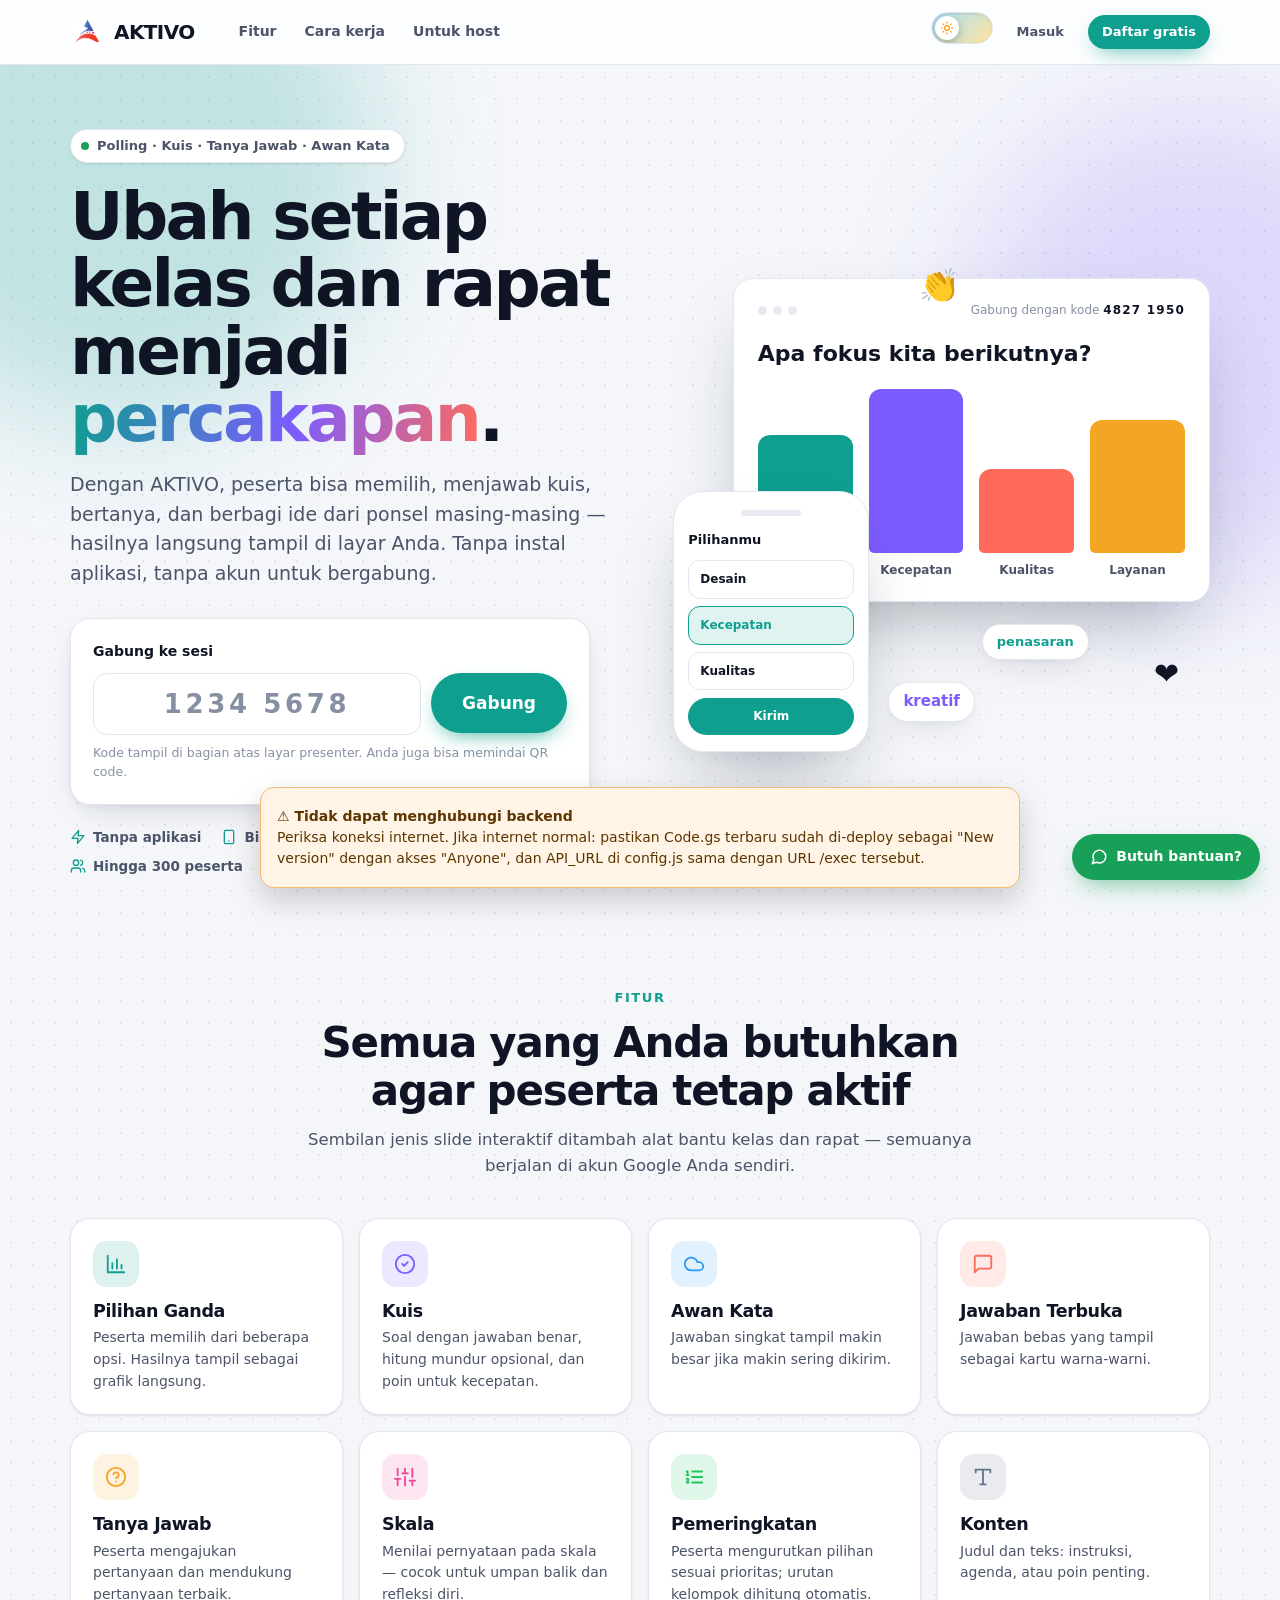
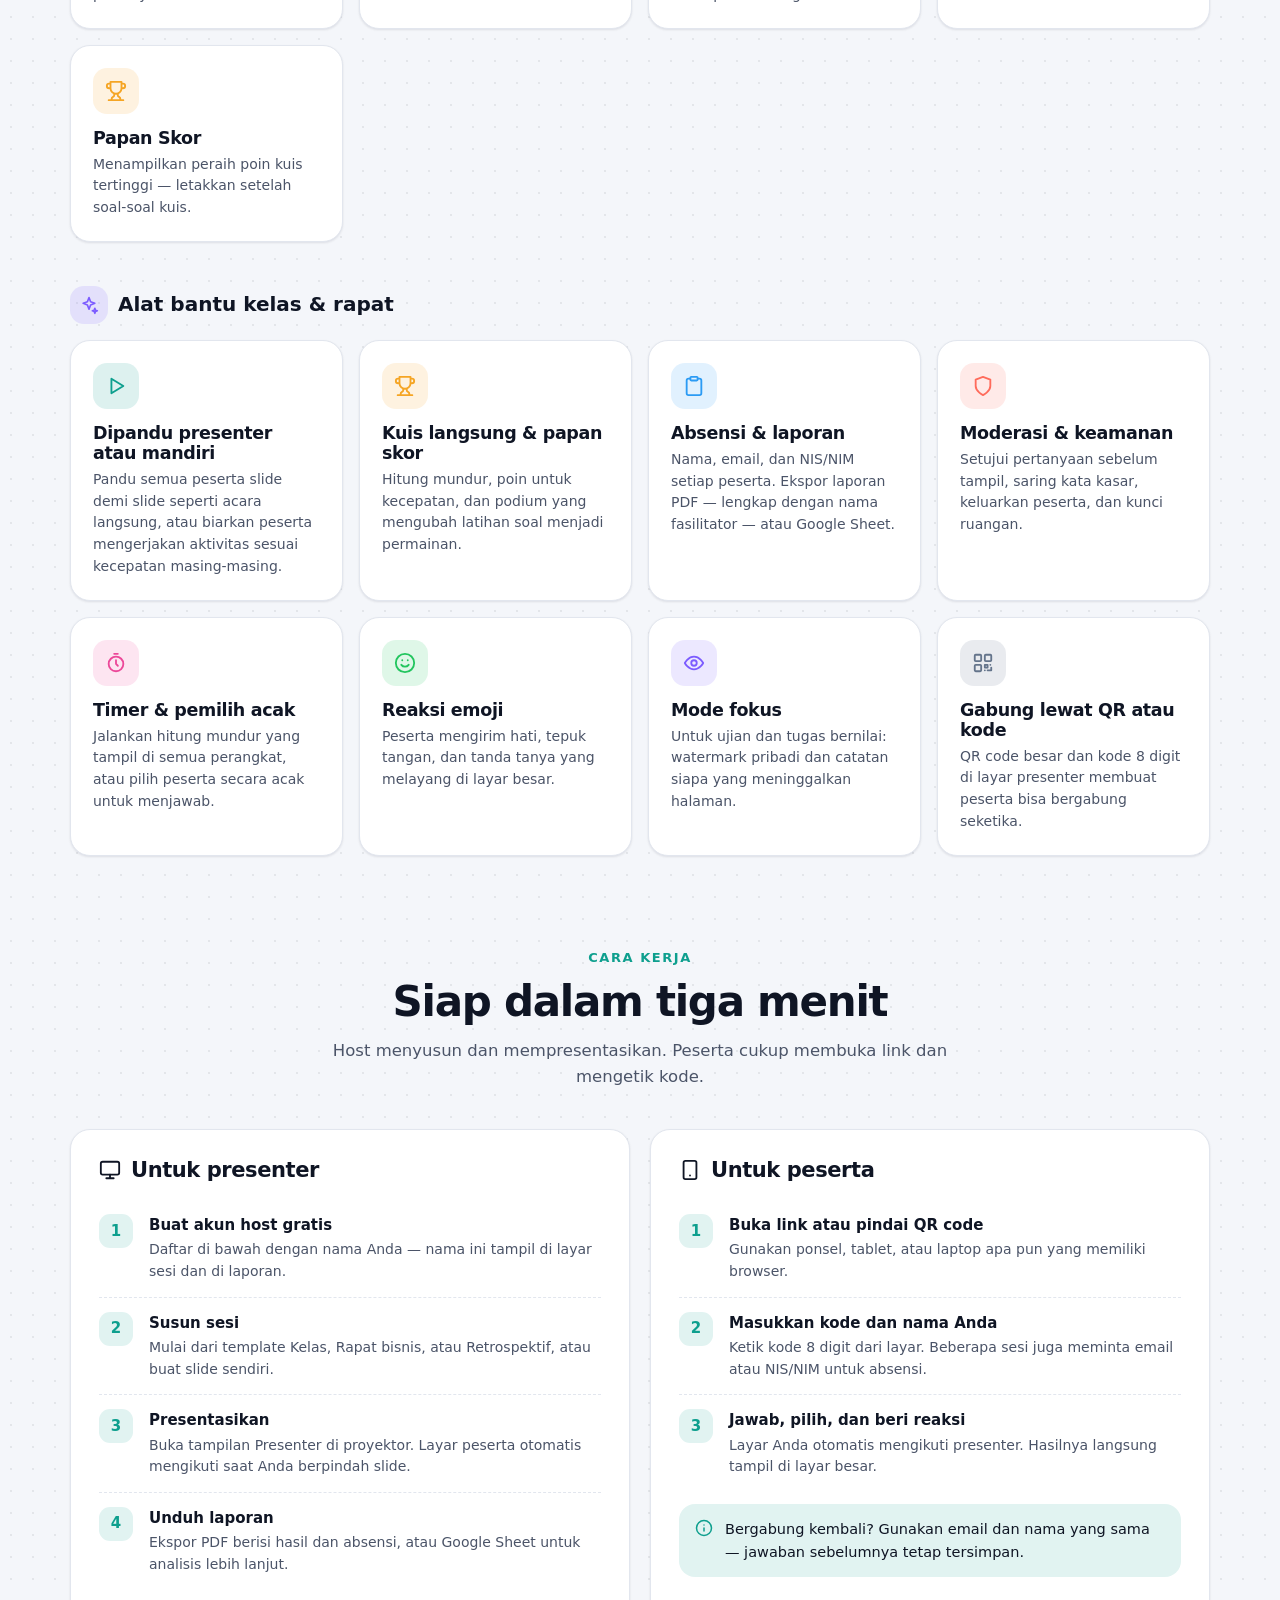
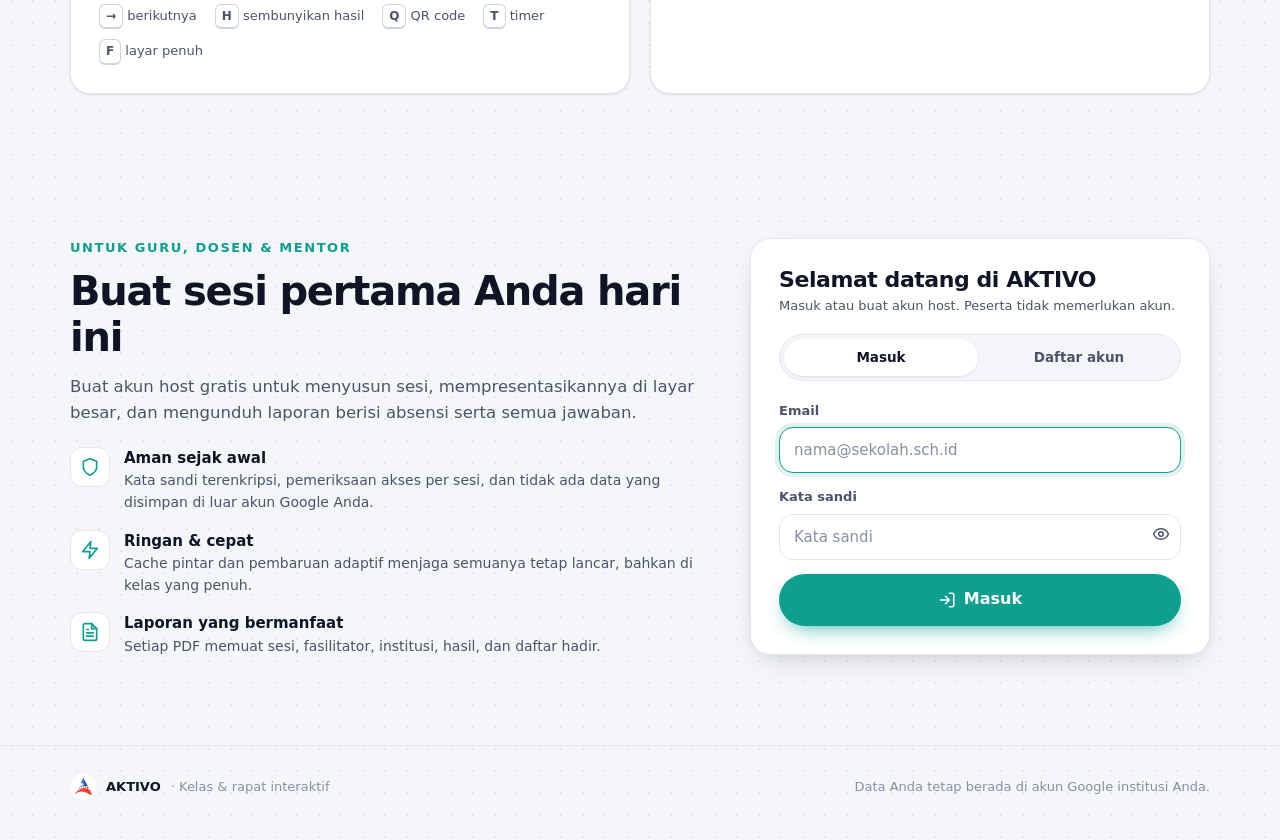
==== index.html @ d34b027e "Add files via upload" ====
<!DOCTYPE html>
<html lang="id" data-page="index">
<head>
  <meta charset="utf-8">
  <meta name="viewport" content="width=device-width, initial-scale=1, viewport-fit=cover">
  <meta http-equiv="Content-Security-Policy" content="default-src 'self'; script-src 'self'; style-src 'self' 'unsafe-inline' https://fonts.googleapis.com; font-src 'self' https://fonts.gstatic.com; img-src 'self' data:; connect-src https://script.google.com https://script.googleusercontent.com; base-uri 'none'; form-action 'none'; object-src 'none'">
  <meta name="referrer" content="strict-origin-when-cross-origin">
  <title>AKTIVO — Kelas & rapat interaktif</title>
  <meta name="description" content="Polling, kuis, awan kata, dan tanya jawab langsung untuk kelas dan rapat. Gabung dengan kode — tanpa aplikasi.">
  <meta name="theme-color" content="#0e9f8e">
  <meta property="og:title" content="AKTIVO — Kelas & rapat interaktif">
  <meta property="og:description" content="Polling, kuis, awan kata, dan tanya jawab langsung untuk kelas dan rapat. Gabung dengan kode — tanpa aplikasi.">
  <link rel="icon" type="image/png" href="logo.png">
  <link rel="apple-touch-icon" href="logo.png">
  <script src="theme.js"></script>
  <link rel="preconnect" href="https://fonts.googleapis.com">
  <link rel="preconnect" href="https://fonts.gstatic.com" crossorigin>
  <link rel="stylesheet" href="https://fonts.googleapis.com/css2?family=Bricolage+Grotesque:opsz,wght@12..96,600;12..96,700;12..96,800&family=Plus+Jakarta+Sans:wght@400;500;600;700;800&display=swap">
  <link rel="stylesheet" href="aktivo.css">
  <link rel="stylesheet" href="index.css">
</head>
<body>
  <!-- =================== LANDING =================== -->
  <div id="landing">
    <header class="topbar">
      <div class="container topbar-inner">
        <button class="brand" type="button" data-scroll="top"><img id="logo-nav" alt=""><span>AKTIVO</span></button>
        <nav class="nav-links">
          <button type="button" data-scroll="features">Fitur</button>
          <button type="button" data-scroll="how">Cara kerja</button>
          <button type="button" data-scroll="host">Untuk host</button>
        </nav>
        <div class="nav-actions" id="nav-actions">
          <span id="theme-nav"></span>
        </div>
      </div>
    </header>

    <section class="hero" id="sec-top">
      <div class="container hero-grid">
        <div>
          <span class="eyebrow"><span class="live-dot"></span> Polling · Kuis · Tanya Jawab · Awan Kata</span>
          <h1 class="display">Ubah setiap kelas dan rapat menjadi <span class="hl">percakapan</span>.</h1>
          <p class="lead">Dengan AKTIVO, peserta bisa memilih, menjawab kuis, bertanya, dan berbagi ide dari ponsel masing-masing — hasilnya langsung tampil di layar Anda. Tanpa instal aplikasi, tanpa akun untuk bergabung.</p>

          <div class="card join-card">
            <label class="label" for="code-input">Gabung ke sesi</label>
            <div class="join-row">
              <input id="code-input" class="input input-code" inputmode="numeric" placeholder="1234 5678" maxlength="20" autocomplete="off" autocapitalize="characters" aria-label="Kode sesi">
              <button class="btn btn-primary btn-xl" id="btn-join" type="button">Gabung</button>
            </div>
            <div class="field-error" id="code-error" style="margin-top:8px"></div>
            <p class="hint" style="margin-top:6px">Kode tampil di bagian atas layar presenter. Anda juga bisa memindai QR code.</p>
          </div>

          <div class="trust" id="trust"></div>
        </div>

        <div class="hero-visual" aria-hidden="true">
          <div class="card mock-screen">
            <div class="mock-top"><i></i><i></i><i></i><span class="sp">Gabung dengan kode <b>4827 1950</b></span></div>
            <div class="mock-title">Apa fokus kita berikutnya?</div>
            <div class="mock-cols">
              <div style="--h:62%;--c:var(--c1)"><i></i>Desain</div>
              <div style="--h:88%;--c:var(--c2)"><i></i>Kecepatan</div>
              <div style="--h:44%;--c:var(--c3)"><i></i>Kualitas</div>
              <div style="--h:70%;--c:var(--c4)"><i></i>Layanan</div>
            </div>
          </div>
          <div class="card mock-phone">
            <div class="notch"></div>
            <div class="q">Pilihanmu</div>
            <div class="mock-opt">Desain</div>
            <div class="mock-opt sel">Kecepatan</div>
            <div class="mock-opt">Kualitas</div>
            <div class="mock-send">Kirim</div>
          </div>
          <span class="mock-float" style="left:44%;top:-6px">&#x1F44F;</span>
          <span class="mock-float" style="right:6%;bottom:40px;animation-delay:1s">&#x2764;&#xFE0F;</span>
          <span class="mock-chip" style="left:38%;bottom:16px;color:var(--c2)">kreatif</span>
          <span class="mock-chip" style="left:56%;bottom:78px;color:var(--c1);animation-delay:.8s;font-size:13px">penasaran</span>
        </div>
      </div>
    </section>

    <section class="block" id="sec-features">
      <div class="container">
        <div class="sec-head">
          <div class="sec-kicker">Fitur</div>
          <h2>Semua yang Anda butuhkan agar peserta tetap aktif</h2>
          <p>Sembilan jenis slide interaktif ditambah alat bantu kelas dan rapat — semuanya berjalan di akun Google Anda sendiri.</p>
        </div>
        <div class="feat-grid" id="feat-types"></div>
        <div class="sub-title"><span class="feat-ic" style="--fc:var(--c2);margin:0;width:38px;height:38px" id="tools-ic"></span>Alat bantu kelas &amp; rapat</div>
        <div class="feat-grid" id="feat-tools"></div>
      </div>
    </section>

    <section class="block" id="sec-how" style="padding-top:20px">
      <div class="container">
        <div class="sec-head">
          <div class="sec-kicker">Cara kerja</div>
          <h2>Siap dalam tiga menit</h2>
          <p>Host menyusun dan mempresentasikan. Peserta cukup membuka link dan mengetik kode.</p>
        </div>
        <div class="how">
          <div class="card how-card" id="how-host"></div>
          <div class="card how-card" id="how-aud"></div>
        </div>
      </div>
    </section>

    <section class="block" id="sec-host">
      <div class="container host-grid">
        <div class="host-copy">
          <div class="sec-kicker">Untuk guru, dosen &amp; mentor</div>
          <h2>Buat sesi pertama Anda hari ini</h2>
          <p>Buat akun host gratis untuk menyusun sesi, mempresentasikannya di layar besar, dan mengunduh laporan berisi absensi serta semua jawaban.</p>
          <div id="benefits"></div>
        </div>
        <div class="card auth-card" id="auth-card">
          <h3>Selamat datang di AKTIVO</h3>
          <p class="muted small" style="margin-bottom:18px">Masuk atau buat akun host. Peserta tidak memerlukan akun.</p>
          <div id="auth-slot"></div>
        </div>
      </div>
    </section>

    <footer class="foot">
      <div class="container foot-inner">
        <div class="row"><img id="logo-foot" alt="" style="width:26px;height:26px;border-radius:8px"><b style="color:var(--text)">AKTIVO</b><span>· Kelas &amp; rapat interaktif</span></div>
        <div>Data Anda tetap berada di akun Google institusi Anda.</div>
      </div>
    </footer>
  </div>

  <!-- =================== JOIN DETAILS =================== -->
  <div id="join-screen" class="center-screen" hidden>
    <div class="card join-box">
      <span class="badge badge-primary event-tag"><span class="live-dot"></span><span id="join-code-label"></span></span>
      <h2 id="join-event-name"></h2>
      <p class="muted" id="join-facilitator" style="margin-bottom:20px"></p>
      <div id="join-fields"></div>
      <div class="field-error" id="join-error"></div>
      <button class="btn btn-primary btn-lg btn-block" id="btn-enter" type="button" style="margin-top:6px">Masuk sesi</button>
      <p class="hint center" id="join-hint" style="margin-top:12px"></p>
      <div class="center"><button class="back-link" type="button" id="btn-join-back"></button></div>
    </div>
  </div>

  <!-- =================== AUDIENCE =================== -->
  <div id="audience" hidden>
    <header class="topbar aud-top">
      <div class="container topbar-inner" style="max-width:720px">
        <img id="logo-aud" alt="" style="width:32px;height:32px;border-radius:10px">
        <div class="aud-info">
          <div class="n ellipsis" id="aud-session"></div>
          <div class="f ellipsis" id="aud-facilitator"></div>
        </div>
        <span id="theme-aud"></span>
        <button class="icon-btn" type="button" id="btn-leave" title="Keluar dari sesi" aria-label="Keluar dari sesi"></button>
      </div>
    </header>
    <div class="aud-timer" id="aud-timer" hidden><span class="pill" id="aud-timer-pill"></span></div>
    <main class="aud-main">
      <nav class="aud-list" id="aud-list" hidden></nav>
      <section class="card aud-stage" id="aud-stage"></section>
    </main>
    <div class="aud-react glass" id="aud-react" hidden></div>
    <div class="rx-local" id="rx-local"></div>
  </div>

  <div class="watermark" id="watermark"></div>
  <div class="focus-overlay" id="focus-overlay">
    <div>
      <div class="wait-orb" style="margin-bottom:6px" id="focus-ic"></div>
      <h3>Tetaplah di halaman ini</h3>
      <p class="muted">Mode fokus aktif. Setiap kali Anda meninggalkan halaman, host akan mendapat catatannya.</p>
      <button class="btn btn-primary" type="button" style="margin-top:18px" id="btn-focus-back">Saya kembali</button>
    </div>
  </div>

  <a class="help-fab" id="help-fab" href="#" target="_blank" rel="noopener noreferrer"></a>

  <div class="ak-toasts" id="ak-toasts" aria-live="polite"></div>

  <script src="config.js"></script>
  <script src="api.js"></script>
  <script src="qr.js"></script>
  <script src="common.js"></script>
  <script src="index.js"></script>
</body>
</html>
---- aktivo.css ----
/* =====================================================================
     AKTIVO design system — tokens, base, components, results, motion
     ===================================================================== */
  :root {
    --font: 'Plus Jakarta Sans', system-ui, -apple-system, 'Segoe UI', Roboto, sans-serif;
    --font-display: 'Bricolage Grotesque', 'Plus Jakarta Sans', system-ui, sans-serif;
    --r-sm: 10px; --r-md: 14px; --r-lg: 20px; --r-xl: 28px; --r-full: 999px;
    --ease: cubic-bezier(.2, .8, .2, 1);
    --spring: cubic-bezier(.34, 1.56, .64, 1);
    --c1: #0e9f8e; --c2: #7c5cff; --c3: #ff6b5b; --c4: #f5a524; --c5: #2b9bf4;
    --c6: #ec4899; --c7: #22c55e; --c8: #64748b; --c9: #a855f7; --c10: #14b8a6;
  }
  :root, [data-theme="light"] {
    --bg: #f4f6fa; --bg-2: #eaedf4;
    --surface: #ffffff; --surface-2: #f3f5f9; --surface-3: #e7eaf1;
    --border: #e2e6ee; --border-strong: #cdd3df;
    --text: #0f1524; --text-2: #4b5468; --text-3: #8790a3;
    --primary: #0e9f8e; --primary-strong: #0a8174; --primary-soft: rgba(14, 159, 142, .12); --on-primary: #ffffff;
    --accent: #7c5cff;
    --danger: #e5484d; --danger-soft: rgba(229, 72, 77, .11);
    --warning: #d97b00; --warning-soft: rgba(224, 138, 0, .13);
    --success: #18a058; --success-soft: rgba(24, 160, 88, .12);
    --shadow-sm: 0 1px 2px rgba(16, 24, 40, .05), 0 1px 3px rgba(16, 24, 40, .05);
    --shadow: 0 12px 32px -14px rgba(16, 24, 40, .22), 0 2px 6px rgba(16, 24, 40, .04);
    --shadow-lg: 0 34px 70px -24px rgba(16, 24, 40, .34);
    --dot: rgba(15, 21, 36, .075);
    --glass: rgba(255, 255, 255, .74);
    --hero-glow-1: rgba(14, 159, 142, .22); --hero-glow-2: rgba(124, 92, 255, .18);
    color-scheme: light;
  }
  [data-theme="dark"] {
    --bg: #090d15; --bg-2: #0e131e;
    --surface: #121925; --surface-2: #182131; --surface-3: #212b3e;
    --border: #222c3f; --border-strong: #334059;
    --text: #edf1f9; --text-2: #a8b1c4; --text-3: #6c778e;
    --primary: #2fd3bd; --primary-strong: #63e6d4; --primary-soft: rgba(47, 211, 189, .13); --on-primary: #04211d;
    --accent: #9b85ff;
    --danger: #ff6369; --danger-soft: rgba(255, 99, 105, .13);
    --warning: #ffb224; --warning-soft: rgba(255, 178, 36, .13);
    --success: #3dd68c; --success-soft: rgba(61, 214, 140, .13);
    --shadow-sm: 0 1px 2px rgba(0, 0, 0, .4);
    --shadow: 0 14px 34px -14px rgba(0, 0, 0, .6);
    --shadow-lg: 0 34px 80px -24px rgba(0, 0, 0, .75);
    --dot: rgba(255, 255, 255, .055);
    --glass: rgba(14, 19, 30, .74);
    --hero-glow-1: rgba(47, 211, 189, .16); --hero-glow-2: rgba(155, 133, 255, .16);
    color-scheme: dark;
  }

  /* ---------- Base ---------- */
  *, *::before, *::after { box-sizing: border-box; }
  html { -webkit-text-size-adjust: 100%; }
  body {
    margin: 0; min-height: 100vh; font-family: var(--font); font-size: 15px; line-height: 1.55; color: var(--text);
    background-color: var(--bg);
    background-image: radial-gradient(var(--dot) 1px, transparent 1.3px);
    background-size: 22px 22px;
    -webkit-font-smoothing: antialiased; -moz-osx-font-smoothing: grayscale;
    transition: background-color .35s var(--ease), color .35s var(--ease);
  }
  h1, h2, h3, h4 { font-family: var(--font-display); letter-spacing: -.02em; line-height: 1.15; margin: 0; font-weight: 700; }
  p { margin: 0; }
  a { color: var(--primary); text-decoration: none; }
  button, input, select, textarea { font: inherit; color: inherit; }
  img { max-width: 100%; display: block; }
  [hidden], .hidden { display: none !important; }
  ::selection { background: var(--primary-soft); }
  :focus-visible { outline: 2.5px solid var(--primary); outline-offset: 2px; }
  .container { width: 100%; max-width: 1180px; margin: 0 auto; padding: 0 20px; }
  .muted { color: var(--text-2); } .faint { color: var(--text-3); }
  .small { font-size: 13px; } .tiny { font-size: 12px; }
  .row { display: flex; align-items: center; gap: 10px; } .wrap { flex-wrap: wrap; }
  .grow { flex: 1; min-width: 0; } .stack { display: flex; flex-direction: column; gap: 12px; }
  .center { text-align: center; } .mt-0 { margin-top: 0; }
  .ic { flex-shrink: 0; display: inline-block; vertical-align: middle; }
  .num { font-variant-numeric: tabular-nums; }
  .ellipsis { overflow: hidden; text-overflow: ellipsis; white-space: nowrap; }

  /* ---------- Surfaces ---------- */
  .card { background: var(--surface); border: 1px solid var(--border); border-radius: var(--r-lg); box-shadow: var(--shadow-sm); transition: background-color .35s, border-color .35s; }
  .card-pad { padding: 24px; }
  .glass { background: var(--glass); backdrop-filter: saturate(1.6) blur(18px); -webkit-backdrop-filter: saturate(1.6) blur(18px); }
  .divider { height: 1px; background: var(--border); margin: 18px 0; border: 0; }

  /* ---------- Top bar & brand ---------- */
  .topbar { position: sticky; top: 0; z-index: 60; background: var(--glass); backdrop-filter: saturate(1.6) blur(18px); -webkit-backdrop-filter: saturate(1.6) blur(18px); border-bottom: 1px solid var(--border); }
  .topbar-inner { height: 64px; display: flex; align-items: center; gap: 14px; }
  .brand { display: inline-flex; align-items: center; gap: 10px; font-family: var(--font-display); font-weight: 800; font-size: 20px; color: var(--text); letter-spacing: -.03em; background: none; border: 0; padding: 0; cursor: pointer; }
  .brand img { width: 34px; height: 34px; border-radius: 10px; object-fit: contain; }
  .brand .brand-sub { font-family: var(--font); font-size: 12px; font-weight: 600; color: var(--text-3); letter-spacing: 0; }

  /* ---------- Buttons ---------- */
  .btn {
    --h: 42px; display: inline-flex; align-items: center; justify-content: center; gap: 8px; height: var(--h); padding: 0 18px;
    border-radius: var(--r-full); border: 1px solid transparent; font-weight: 650; font-size: 14px; cursor: pointer; white-space: nowrap;
    text-decoration: none; user-select: none; -webkit-tap-highlight-color: transparent; position: relative;
    transition: transform .15s var(--ease), background-color .2s, border-color .2s, color .2s, box-shadow .2s, opacity .2s;
  }
  .btn:active:not(:disabled) { transform: scale(.97); }
  .btn:disabled, .btn[aria-disabled="true"] { opacity: .5; cursor: not-allowed; }
  .btn-sm { --h: 34px; padding: 0 13px; font-size: 13px; gap: 6px; }
  .btn-lg { --h: 52px; padding: 0 26px; font-size: 16px; }
  .btn-xl { --h: 60px; padding: 0 30px; font-size: 17px; }
  .btn-block { width: 100%; }
  .btn-primary { background: var(--primary); color: var(--on-primary); box-shadow: 0 8px 22px -10px var(--primary); }
  .btn-primary:hover:not(:disabled) { background: var(--primary-strong); box-shadow: 0 10px 26px -10px var(--primary); }
  .btn-secondary { background: var(--surface); border-color: var(--border-strong); color: var(--text); }
  .btn-secondary:hover:not(:disabled) { border-color: var(--primary); color: var(--primary); }
  .btn-ghost { background: transparent; color: var(--text-2); }
  .btn-ghost:hover:not(:disabled) { background: var(--surface-2); color: var(--text); }
  .btn-soft { background: var(--primary-soft); color: var(--primary); }
  .btn-soft:hover:not(:disabled) { background: var(--primary); color: var(--on-primary); }
  .btn-danger { background: var(--danger-soft); color: var(--danger); }
  .btn-danger:hover:not(:disabled) { background: var(--danger); color: #fff; }
  .btn-solid-danger { background: var(--danger); color: #fff; }
  .btn-solid-danger:hover:not(:disabled) { filter: brightness(.95); }
  .icon-btn {
    width: 38px; height: 38px; padding: 0; border-radius: 12px; display: inline-grid; place-items: center;
    border: 1px solid transparent; background: transparent; color: var(--text-2); cursor: pointer; position: relative;
    transition: background-color .2s, color .2s, transform .15s;
  }
  .icon-btn:hover:not(:disabled) { background: var(--surface-2); color: var(--text); }
  .icon-btn:active:not(:disabled) { transform: scale(.94); }
  .icon-btn:disabled { opacity: .4; cursor: not-allowed; }
  .icon-btn.sm { width: 32px; height: 32px; border-radius: 10px; }
  .icon-btn.lg { width: 46px; height: 46px; border-radius: 14px; }
  .icon-btn.active { background: var(--primary-soft); color: var(--primary); }
  .icon-btn.danger:hover:not(:disabled) { background: var(--danger-soft); color: var(--danger); }
  .spinner { width: 16px; height: 16px; border: 2px solid currentColor; border-right-color: transparent; border-radius: 50%; animation: ak-spin .7s linear infinite; }

  /* ---------- Forms ---------- */
  .field { display: flex; flex-direction: column; gap: 6px; margin-bottom: 14px; }
  .field > label, .label { font-size: 13px; font-weight: 650; color: var(--text-2); }
  .label .opt { font-weight: 500; color: var(--text-3); }
  .input, .select, .textarea {
    width: 100%; height: 46px; padding: 0 14px; border-radius: var(--r-md); border: 1.5px solid var(--border);
    background: var(--surface); color: var(--text); font-size: 15px; outline: none;
    transition: border-color .2s, box-shadow .2s, background-color .35s;
  }
  .textarea { height: auto; padding: 12px 14px; resize: vertical; line-height: 1.5; min-height: 92px; }
  .select {
    appearance: none; -webkit-appearance: none; cursor: pointer; padding-right: 40px;
    background-image: url("data:image/svg+xml,%3Csvg xmlns='http://www.w3.org/2000/svg' width='16' height='16' viewBox='0 0 24 24' fill='none' stroke='%238790a3' stroke-width='2.4' stroke-linecap='round' stroke-linejoin='round'%3E%3Cpath d='m6 9 6 6 6-6'/%3E%3C/svg%3E");
    background-repeat: no-repeat; background-position: right 13px center;
  }
  .input:hover, .select:hover, .textarea:hover { border-color: var(--border-strong); }
  .input:focus, .select:focus, .textarea:focus { border-color: var(--primary); box-shadow: 0 0 0 4px var(--primary-soft); }
  .input::placeholder, .textarea::placeholder { color: var(--text-3); }
  .input:disabled, .select:disabled, .textarea:disabled { opacity: .6; cursor: not-allowed; }
  .input-lg { height: 54px; font-size: 16px; }
  .input-code { height: 62px; font-size: 26px; font-weight: 800; letter-spacing: .14em; text-align: center; font-family: var(--font-display); }
  .input-wrap { position: relative; }
  .input-wrap .input { padding-right: 48px; }
  .input-wrap .icon-btn { position: absolute; right: 4px; top: 4px; }
  .field-error { color: var(--danger); font-size: 13px; min-height: 18px; font-weight: 500; }
  .field-error:empty { min-height: 0; }
  .hint { font-size: 12.5px; color: var(--text-3); }
  .counter { font-size: 12px; color: var(--text-3); font-variant-numeric: tabular-nums; }
  .grid-2 { display: grid; grid-template-columns: 1fr 1fr; gap: 0 14px; }
  @media (max-width: 640px) { .grid-2 { grid-template-columns: 1fr; } }

  /* Toggle switch */
  .switch { position: relative; display: inline-flex; align-items: center; gap: 12px; cursor: pointer; user-select: none; }
  .switch input { position: absolute; opacity: 0; width: 1px; height: 1px; }
  .switch .track { flex-shrink: 0; width: 44px; height: 26px; border-radius: 99px; background: var(--surface-3); border: 1px solid var(--border-strong); position: relative; transition: background .25s, border-color .25s; }
  .switch .track::after { content: ''; position: absolute; top: 2px; left: 2px; width: 20px; height: 20px; border-radius: 50%; background: #fff; box-shadow: 0 2px 6px rgba(0, 0, 0, .22); transition: transform .3s var(--spring); }
  .switch input:checked + .track { background: var(--primary); border-color: var(--primary); }
  .switch input:checked + .track::after { transform: translateX(18px); }
  .switch input:focus-visible + .track { outline: 2.5px solid var(--primary); outline-offset: 2px; }
  .switch input:disabled + .track { opacity: .5; }
  .setting-row { display: flex; align-items: center; justify-content: space-between; gap: 16px; padding: 14px 0; border-bottom: 1px solid var(--border); }
  .setting-row:last-child { border-bottom: 0; }
  .setting-row .t { font-weight: 650; font-size: 14.5px; }
  .setting-row .d { font-size: 13px; color: var(--text-2); margin-top: 2px; }

  /* Theme slider (dark / light) */
  .theme-switch { border: 0; background: none; padding: 0; cursor: pointer; display: inline-flex; -webkit-tap-highlight-color: transparent; }
  .theme-switch .ts-track {
    position: relative; display: block; width: 62px; height: 32px; border-radius: 99px; overflow: hidden;
    background: linear-gradient(135deg, #a8e1ff 0%, #ffe49c 100%); border: 1px solid var(--border);
    box-shadow: inset 0 1px 3px rgba(0, 0, 0, .12); transition: background .5s var(--ease);
  }
  [data-theme="dark"] .theme-switch .ts-track { background: linear-gradient(135deg, #1b2445 0%, #3b2d72 100%); }
  .theme-switch .ts-star { position: absolute; width: 2px; height: 2px; background: #fff; border-radius: 50%; opacity: 0; transition: opacity .5s; }
  .theme-switch .ts-star.s1 { top: 8px; left: 12px; } .theme-switch .ts-star.s2 { top: 18px; left: 20px; } .theme-switch .ts-star.s3 { top: 10px; left: 26px; width: 3px; height: 3px; }
  [data-theme="dark"] .theme-switch .ts-star { opacity: .9; }
  .theme-switch .ts-thumb {
    position: absolute; top: 3px; left: 3px; width: 24px; height: 24px; border-radius: 50%; background: #fff;
    display: grid; place-items: center; box-shadow: 0 3px 8px rgba(0, 0, 0, .25);
    transition: transform .5s var(--spring), background .5s;
  }
  [data-theme="dark"] .theme-switch .ts-thumb { transform: translateX(30px); background: #0f1524; }
  .theme-switch .ts-thumb .ic { position: absolute; transition: opacity .35s, transform .5s var(--ease); }
  .theme-switch .ts-sun { color: #f59e0b; }
  .theme-switch .ts-moon { color: #c7d2fe; opacity: 0; transform: rotate(-90deg) scale(.6); }
  [data-theme="dark"] .theme-switch .ts-sun { opacity: 0; transform: rotate(90deg) scale(.6); }
  [data-theme="dark"] .theme-switch .ts-moon { opacity: 1; transform: none; }

  /* Segmented control & tabs */
  .seg { display: inline-flex; gap: 4px; padding: 4px; border-radius: var(--r-full); background: var(--surface-2); border: 1px solid var(--border); }
  .seg-btn { border: 0; background: transparent; padding: 8px 16px; border-radius: var(--r-full); font-weight: 650; font-size: 13.5px; color: var(--text-2); cursor: pointer; transition: background .2s, color .2s, box-shadow .2s; white-space: nowrap; display: inline-flex; align-items: center; gap: 6px; }
  .seg-btn:hover { color: var(--text); }
  .seg-btn.active { background: var(--surface); color: var(--text); box-shadow: var(--shadow-sm); }
  .seg.block { display: flex; } .seg.block .seg-btn { flex: 1; justify-content: center; }
  .tabs { display: flex; gap: 4px; border-bottom: 1px solid var(--border); overflow-x: auto; scrollbar-width: none; }
  .tabs::-webkit-scrollbar { display: none; }
  .tab { position: relative; border: 0; background: none; padding: 12px 14px; font-weight: 650; font-size: 14px; color: var(--text-2); cursor: pointer; white-space: nowrap; display: inline-flex; align-items: center; gap: 8px; }
  .tab::after { content: ''; position: absolute; left: 10px; right: 10px; bottom: -1px; height: 2.5px; border-radius: 2px; background: var(--primary); transform: scaleX(0); transition: transform .3s var(--ease); }
  .tab:hover { color: var(--text); }
  .tab.active { color: var(--text); }
  .tab.active::after { transform: scaleX(1); }
  .tab .count { font-size: 11.5px; padding: 1px 7px; border-radius: 99px; background: var(--surface-3); color: var(--text-2); }

  /* Badges & pills */
  .badge { display: inline-flex; align-items: center; gap: 6px; height: 24px; padding: 0 10px; border-radius: 99px; font-size: 12px; font-weight: 650; background: var(--surface-2); color: var(--text-2); white-space: nowrap; }
  .badge-primary { background: var(--primary-soft); color: var(--primary); }
  .badge-success { background: var(--success-soft); color: var(--success); }
  .badge-warning { background: var(--warning-soft); color: var(--warning); }
  .badge-danger { background: var(--danger-soft); color: var(--danger); }
  .live-dot { width: 8px; height: 8px; border-radius: 50%; background: var(--success); flex-shrink: 0; animation: ak-pulse 1.8s infinite; }
  .type-pill {
    display: inline-flex; align-items: center; gap: 6px; padding: 5px 12px 5px 9px; border-radius: 99px; font-size: 12px; font-weight: 700;
    letter-spacing: .02em; color: var(--tc, var(--primary)); background: var(--surface-2);
    background: color-mix(in srgb, var(--tc, var(--primary)) 14%, transparent);
  }
  .code-chip { display: inline-flex; align-items: center; gap: 8px; padding: 6px 12px; border-radius: 12px; background: var(--surface-2); border: 1px dashed var(--border-strong); font-family: var(--font-display); font-weight: 800; letter-spacing: .1em; font-size: 15px; }
  .kbd { display: inline-block; min-width: 22px; padding: 2px 6px; border-radius: 6px; border: 1px solid var(--border-strong); border-bottom-width: 2px; background: var(--surface); font-size: 12px; font-weight: 700; text-align: center; font-family: var(--font); }

  /* Empty / loading */
  .empty { text-align: center; color: var(--text-2); padding: 48px 20px; }
  .empty .empty-ic { width: 64px; height: 64px; margin: 0 auto 14px; border-radius: 20px; display: grid; place-items: center; background: var(--primary-soft); color: var(--primary); }
  .empty h3 { font-size: 19px; color: var(--text); margin-bottom: 6px; }
  .skeleton { background: linear-gradient(90deg, var(--surface-2) 25%, var(--surface-3) 50%, var(--surface-2) 75%); background-size: 200% 100%; animation: ak-shimmer 1.4s infinite linear; border-radius: 12px; }
  .dots::after { content: ''; display: inline-block; width: 1.2em; text-align: left; animation: ak-dots 1.4s steps(4) infinite; }

  /* Table */
  .table-wrap { overflow-x: auto; border: 1px solid var(--border); border-radius: var(--r-md); }
  .table { width: 100%; border-collapse: collapse; font-size: 13.5px; }
  .table th, .table td { text-align: left; padding: 11px 14px; border-bottom: 1px solid var(--border); white-space: nowrap; }
  .table th { font-size: 11.5px; text-transform: uppercase; letter-spacing: .05em; color: var(--text-3); font-weight: 700; background: var(--surface-2); }
  .table tr:last-child td { border-bottom: 0; }
  .table tr.removed td { opacity: .5; }

  /* ---------- Modal & dialog ---------- */
  .ak-modal-backdrop { position: fixed; inset: 0; z-index: 1000; display: flex; align-items: center; justify-content: center; padding: 18px; background: rgba(15, 23, 42, .38); backdrop-filter: blur(8px) saturate(1.2); -webkit-backdrop-filter: blur(8px) saturate(1.2); animation: ak-fade .2s ease-out; }
  [data-theme="dark"] .ak-modal-backdrop { background: rgba(2, 6, 14, .6); }
  .ak-modal-backdrop.closing { animation: ak-fade-out .18s ease-in forwards; }
  .ak-modal-backdrop.closing .ak-modal { animation: ak-pop-out .18s ease-in forwards; }
  .ak-modal { position: relative; width: 100%; max-width: 440px; max-height: calc(100vh - 36px); overflow: auto; background: var(--surface); color: var(--text); border: 1px solid var(--border); border-radius: var(--r-xl); box-shadow: var(--shadow-lg); padding: 26px; animation: ak-pop .3s var(--spring); }
  .ak-modal.lg { max-width: 620px; } .ak-modal.xl { max-width: 880px; }
  .ak-modal .ak-modal-x { position: absolute; top: 14px; right: 14px; }
  .ak-modal h3 { font-size: 21px; margin: 0 34px 8px 0; }
  .ak-modal .ak-modal-msg { color: var(--text-2); white-space: pre-line; font-size: 14.5px; line-height: 1.6; }
  .ak-modal-actions { display: flex; gap: 10px; justify-content: flex-end; flex-wrap: wrap; margin-top: 22px; }
  .ak-modal .ak-modal-icon { width: 52px; height: 52px; border-radius: 16px; display: grid; place-items: center; margin-bottom: 14px; background: var(--primary-soft); color: var(--primary); }
  .ak-modal .ak-modal-icon.danger { background: var(--danger-soft); color: var(--danger); }
  .ak-modal .ak-modal-icon.success { background: var(--success-soft); color: var(--success); }
  .ak-modal .ak-modal-icon.warning { background: var(--warning-soft); color: var(--warning); }
  /* Compact centred dialog for alerts & confirmations */
  .ak-modal.dialog { max-width: 400px; padding: 34px 28px 24px; text-align: center; overflow: hidden; }
  .ak-modal.dialog::before { content: ''; position: absolute; left: 0; right: 0; top: 0; height: 5px; background: linear-gradient(90deg, var(--c1), var(--c2)); }
  .ak-modal.dialog.tone-danger::before { background: linear-gradient(90deg, var(--danger), #ff9f6b); }
  .ak-modal.dialog.tone-success::before { background: linear-gradient(90deg, var(--success), var(--c1)); }
  .ak-modal.dialog.tone-warning::before { background: linear-gradient(90deg, var(--warning), #ffd36b); }
  .ak-modal.dialog .ak-modal-icon { width: 68px; height: 68px; border-radius: 22px; margin: 0 auto 18px; position: relative; animation: ak-pop .45s var(--spring) .05s both; }
  .ak-modal.dialog .ak-modal-icon::after { content: ''; position: absolute; inset: -7px; border-radius: 27px; border: 2px solid currentColor; opacity: .14; }
  .ak-modal.dialog h3 { margin: 0 0 8px; font-size: 22px; }
  .ak-modal.dialog .ak-modal-actions { justify-content: center; margin-top: 24px; }
  .ak-modal.dialog .ak-modal-actions .btn { flex: 1; min-width: 120px; }
  .ak-modal.dialog .ak-modal-x { top: 12px; right: 12px; }

  /* ---------- Toast notifications (light cards, colour-coded) ---------- */
  .ak-toasts { position: fixed; top: 84px; right: 18px; z-index: 1100; display: flex; flex-direction: column; gap: 10px; align-items: flex-end; pointer-events: none; width: min(380px, calc(100vw - 32px)); }
  @media (max-width: 600px) { .ak-toasts { right: 50%; transform: translateX(50%); top: 72px; } }
  .ak-toast {
    --tc: var(--c5); --tsoft: rgba(43, 155, 244, .13);
    position: relative; overflow: hidden; width: 100%; pointer-events: auto;
    display: flex; align-items: flex-start; gap: 12px; padding: 14px 14px 16px;
    border-radius: 18px; background: var(--surface); color: var(--text);
    border: 1px solid var(--border); border-left: 4px solid var(--tc);
    box-shadow: var(--shadow-lg); animation: ak-toast-in .4s var(--spring);
  }
  .ak-toast.success { --tc: var(--success); --tsoft: var(--success-soft); }
  .ak-toast.error { --tc: var(--danger); --tsoft: var(--danger-soft); }
  .ak-toast.warning { --tc: var(--warning); --tsoft: var(--warning-soft); }
  .ak-toast .t-ic { flex-shrink: 0; width: 34px; height: 34px; border-radius: 11px; display: grid; place-items: center; background: var(--tsoft); color: var(--tc); }
  .ak-toast .t-body { flex: 1; min-width: 0; padding-top: 1px; }
  .ak-toast .t-title { font-weight: 750; font-size: 14px; line-height: 1.3; }
  .ak-toast .t-msg { font-size: 13.5px; color: var(--text-2); line-height: 1.45; margin-top: 2px; word-break: break-word; }
  .ak-toast .t-x { flex-shrink: 0; width: 26px; height: 26px; border: 0; border-radius: 8px; background: transparent; color: var(--text-3); cursor: pointer; display: grid; place-items: center; margin: -2px -2px 0 0; }
  .ak-toast .t-x:hover { background: var(--surface-2); color: var(--text); }
  .ak-toast .t-bar { position: absolute; left: 0; bottom: 0; height: 3px; width: 100%; background: var(--tc); opacity: .55; transform-origin: left; animation: ak-toast-bar linear forwards; }
  .ak-toast:hover .t-bar { animation-play-state: paused; }
  .ak-toast.out { animation: ak-toast-out .28s ease-in forwards; }

  /* ---------- Auth panel ---------- */
  .auth { width: 100%; }
  .auth .seg { margin-bottom: 20px; }
  .auth-pane { animation: ak-fade-up .3s var(--ease); }
  .strength { display: flex; gap: 4px; margin-top: 6px; }
  .strength i { flex: 1; height: 4px; border-radius: 4px; background: var(--surface-3); transition: background .3s; }
  .strength[data-s="1"] i:nth-child(-n+1) { background: var(--danger); }
  .strength[data-s="2"] i:nth-child(-n+2) { background: var(--warning); }
  .strength[data-s="3"] i:nth-child(-n+3) { background: var(--c5); }
  .strength[data-s="4"] i { background: var(--success); }
  .check-row { display: flex; gap: 10px; align-items: flex-start; font-size: 13px; color: var(--text-2); margin: 4px 0 16px; cursor: pointer; }
  .check-row input { margin-top: 3px; accent-color: var(--primary); width: 16px; height: 16px; flex-shrink: 0; }
  .auth-success { text-align: center; padding: 10px 0; }

  /* ---------- Results: horizontal bars ---------- */
  .bars { display: flex; flex-direction: column; gap: 14px; }
  .bar-head { display: flex; justify-content: space-between; gap: 12px; font-size: 14px; margin-bottom: 7px; font-weight: 600; }
  .bar-count { color: var(--text-2); white-space: nowrap; font-variant-numeric: tabular-nums; font-weight: 600; }
  .bar-track { background: var(--surface-3); border-radius: 99px; height: 12px; overflow: hidden; }
  .bar-fill { height: 100%; width: 0; border-radius: 99px; transition: width .8s var(--ease), background .3s, opacity .3s; }
  .bars.bars-lg { gap: 22px; } .bars.bars-lg .bar-head { font-size: 20px; } .bars.bars-lg .bar-track { height: 22px; }
  .bar-row.is-correct .bar-fill { background: var(--success) !important; }
  .bar-row.is-correct .bar-head { color: var(--success); }
  .bar-row.is-wrong { opacity: .5; }

  /* Vertical columns (presenter) */
  .cols { display: flex; align-items: flex-end; justify-content: center; gap: clamp(10px, 3vw, 36px); height: 100%; min-height: 260px; padding-top: 10px; }
  .col { flex: 1; max-width: 170px; min-width: 0; height: 100%; display: flex; flex-direction: column; align-items: center; justify-content: flex-end; transition: opacity .4s; }
  .col-val { font-family: var(--font-display); font-weight: 800; font-size: clamp(20px, 2.6vw, 34px); margin-bottom: 8px; font-variant-numeric: tabular-nums; }
  .col-val small { font-family: var(--font); font-size: .5em; font-weight: 600; color: var(--text-2); margin-left: 4px; }
  .col-bar-wrap { width: 100%; flex: 1; display: flex; align-items: flex-end; }
  .col-bar { width: 100%; height: 0; min-height: 6px; border-radius: 14px 14px 6px 6px; transition: height .9s var(--ease), background .3s; position: relative; }
  .col-label { margin-top: 12px; font-weight: 650; font-size: clamp(13px, 1.5vw, 18px); text-align: center; line-height: 1.3; word-break: break-word; max-height: 4em; overflow: hidden; display: flex; align-items: flex-start; gap: 6px; justify-content: center; }
  .col.is-wrong { opacity: .35; }
  .col.is-correct .col-bar { background: var(--success) !important; box-shadow: 0 0 0 4px var(--success-soft); }
  .col.is-correct .col-label { color: var(--success); }

  /* Word cloud */
  .cloud { display: flex; flex-wrap: wrap; gap: 6px 20px; justify-content: center; align-items: center; padding: 10px 0; }
  .cloud-word { font-family: var(--font-display); font-weight: 800; line-height: 1.1; letter-spacing: -.02em; transition: font-size .6s var(--ease); }
  .cloud-word.pop { animation: ak-pop-word .7s var(--spring); }

  /* Scales */
  .scales { display: flex; flex-direction: column; gap: 22px; }
  .scale-row .scale-label { display: flex; justify-content: space-between; gap: 12px; font-weight: 650; margin-bottom: 10px; }
  .scale-row .scale-avg { font-family: var(--font-display); font-weight: 800; color: var(--sc, var(--primary)); white-space: nowrap; }
  .scale-line { position: relative; height: 10px; border-radius: 99px; background: var(--surface-3); }
  .scale-fill { position: absolute; left: 0; top: 0; bottom: 0; border-radius: 99px; background: var(--sc, var(--primary)); opacity: .3; transition: width .8s var(--ease); }
  .scale-dot { position: absolute; top: 50%; width: 22px; height: 22px; border-radius: 50%; background: var(--sc, var(--primary)); border: 3px solid var(--surface); box-shadow: var(--shadow); transform: translate(-50%, -50%); transition: left .8s var(--ease); }
  .scale-ends { display: flex; justify-content: space-between; font-size: 12px; color: var(--text-3); margin-top: 8px; }
  .scales.lg .scale-row .scale-label { font-size: 20px; } .scales.lg .scale-line { height: 14px; } .scales.lg .scale-dot { width: 30px; height: 30px; } .scales.lg { gap: 30px; }

  /* Ranking */
  .rank-list { display: flex; flex-direction: column; gap: 12px; }
  .rank-row { display: grid; grid-template-columns: 40px 1fr; gap: 14px; align-items: center; }
  .rank-pos { width: 40px; height: 40px; border-radius: 12px; display: grid; place-items: center; font-family: var(--font-display); font-weight: 800; background: var(--surface-2); }
  .rank-row:nth-child(1) .rank-pos { background: var(--c4); color: #fff; }
  .rank-row:nth-child(2) .rank-pos { background: var(--c8); color: #fff; }
  .rank-row:nth-child(3) .rank-pos { background: #c4793b; color: #fff; }
  .rank-list.lg .rank-pos { width: 52px; height: 52px; font-size: 22px; } .rank-list.lg .rank-row { grid-template-columns: 52px 1fr; } .rank-list.lg .bar-head { font-size: 20px; }

  /* Leaderboard */
  .podium { display: flex; justify-content: center; align-items: flex-end; gap: 14px; margin: 10px auto 26px; max-width: 640px; }
  .pod { flex: 1; text-align: center; display: flex; flex-direction: column; align-items: center; }
  .pod-name { font-weight: 750; margin-bottom: 8px; font-size: clamp(13px, 1.6vw, 18px); max-width: 100%; overflow: hidden; text-overflow: ellipsis; white-space: nowrap; }
  .pod-score { font-size: 13px; color: var(--text-2); margin-bottom: 8px; font-variant-numeric: tabular-nums; }
  .pod-block { width: 100%; border-radius: 16px 16px 6px 6px; display: grid; place-items: start center; padding-top: 12px; font-family: var(--font-display); font-weight: 800; font-size: 30px; color: #fff; animation: ak-rise .9s var(--spring) both; }
  .pod.p1 .pod-block { height: 150px; background: linear-gradient(180deg, #f8c33b, #e09a0c); animation-delay: .3s; }
  .pod.p2 .pod-block { height: 110px; background: linear-gradient(180deg, #a3b1c6, #6e7f99); animation-delay: .15s; }
  .pod.p3 .pod-block { height: 84px; background: linear-gradient(180deg, #e2a26b, #b86b2d); }
  .lb-list { display: flex; flex-direction: column; gap: 8px; max-width: 640px; margin: 0 auto; }
  .lb-row { display: flex; align-items: center; gap: 14px; padding: 11px 16px; border-radius: 14px; background: var(--surface-2); animation: ak-fade-up .4s var(--ease) both; }
  .lb-row.me { outline: 2px solid var(--primary); background: var(--primary-soft); }
  .lb-rank { width: 30px; font-family: var(--font-display); font-weight: 800; color: var(--text-2); }
  .lb-name { flex: 1; font-weight: 650; min-width: 0; overflow: hidden; text-overflow: ellipsis; white-space: nowrap; }
  .lb-score { font-weight: 800; font-variant-numeric: tabular-nums; }

  /* Q&A */
  .qa-list { display: flex; flex-direction: column; gap: 10px; }
  .qa-item { display: flex; gap: 14px; align-items: center; padding: 14px 16px; border-radius: 16px; background: var(--surface-2); border: 1px solid transparent; animation: ak-fade-up .35s var(--ease) both; }
  .qa-item.mine { border-color: var(--primary); border-style: dashed; }
  .qa-item.answered { opacity: .6; }
  .qa-item.pending { border-color: var(--warning); border-style: dashed; }
  .qa-text { flex: 1; min-width: 0; word-break: break-word; line-height: 1.5; }
  .qa-meta { font-size: 12px; color: var(--text-3); margin-top: 4px; display: flex; gap: 8px; align-items: center; flex-wrap: wrap; }
  .vote-btn { flex-shrink: 0; display: flex; flex-direction: column; align-items: center; gap: 0; min-width: 52px; padding: 7px 8px; border-radius: 12px; border: 1.5px solid var(--border-strong); background: var(--surface); color: var(--text-2); cursor: pointer; font-weight: 750; font-variant-numeric: tabular-nums; transition: all .2s; }
  .vote-btn:hover:not(:disabled) { border-color: var(--primary); color: var(--primary); }
  .vote-btn.voted { background: var(--primary); border-color: var(--primary); color: var(--on-primary); }
  .vote-btn:disabled { cursor: default; }

  /* Open-ended cards */
  .cards-grid { columns: 3 260px; column-gap: 16px; }
  .note { break-inside: avoid; margin-bottom: 16px; padding: 16px 18px; border-radius: 18px; background: var(--nc, var(--surface-2)); color: #13202a; box-shadow: var(--shadow-sm); animation: ak-pop .45s var(--spring) both; }
  [data-theme="dark"] .note { background: color-mix(in srgb, var(--nc, #fff) 22%, var(--surface-2)); color: var(--text); }
  .note-name { font-size: 11.5px; font-weight: 800; text-transform: uppercase; letter-spacing: .05em; opacity: .65; margin-bottom: 6px; }
  .note-text { white-space: pre-wrap; word-break: break-word; line-height: 1.55; }

  /* Countdown ring */
  .ring { position: relative; display: inline-grid; place-items: center; }
  .ring svg { transform: rotate(-90deg); }
  .ring .ring-bg { stroke: var(--surface-3); }
  .ring .ring-fg { stroke: var(--primary); transition: stroke-dashoffset .25s linear, stroke .3s; }
  .ring.warn .ring-fg { stroke: var(--c4); } .ring.hot .ring-fg { stroke: var(--danger); }
  .ring .ring-txt { position: absolute; font-family: var(--font-display); font-weight: 800; font-variant-numeric: tabular-nums; }

  /* Floating reactions & confetti */
  .rx-layer { position: fixed; right: 0; bottom: 0; width: 260px; height: 70vh; pointer-events: none; z-index: 900; overflow: hidden; }
  .rx { position: absolute; bottom: -40px; font-size: 38px; animation: ak-float-up 3.2s var(--ease) forwards; filter: drop-shadow(0 6px 10px rgba(0, 0, 0, .18)); }
  .confetti { position: fixed; top: -12px; width: 9px; height: 14px; border-radius: 2px; z-index: 1200; pointer-events: none; animation: ak-confetti linear forwards; }

  /* QR */
  .qr-box { background: #fff; padding: 14px; border-radius: 18px; display: inline-block; line-height: 0; }
  .qr-box svg, .qr-mini svg { display: block; width: 100%; height: auto; }
  .qr-mini { line-height: 0; }

  /* ---------- Motion ---------- */
  @keyframes ak-spin { to { transform: rotate(360deg); } }
  @keyframes ak-pulse { 0% { box-shadow: 0 0 0 0 color-mix(in srgb, var(--success) 60%, transparent); } 70% { box-shadow: 0 0 0 9px transparent; } 100% { box-shadow: 0 0 0 0 transparent; } }
  @keyframes ak-fade { from { opacity: 0; } to { opacity: 1; } }
  @keyframes ak-fade-out { to { opacity: 0; } }
  @keyframes ak-fade-up { from { opacity: 0; transform: translateY(12px); } to { opacity: 1; transform: none; } }
  @keyframes ak-pop { from { opacity: 0; transform: scale(.92); } to { opacity: 1; transform: none; } }
  @keyframes ak-pop-word { 0% { opacity: 0; transform: scale(.3); } 100% { opacity: 1; transform: none; } }
  @keyframes ak-toast-in { from { opacity: 0; transform: translateX(24px) scale(.96); } to { opacity: 1; transform: none; } }
  @keyframes ak-toast-out { to { opacity: 0; transform: translateX(24px) scale(.96); } }
  @keyframes ak-toast-bar { from { transform: scaleX(1); } to { transform: scaleX(0); } }
  @keyframes ak-pop-out { to { opacity: 0; transform: scale(.94); } }
  @keyframes ak-shimmer { from { background-position: 200% 0; } to { background-position: -200% 0; } }
  @keyframes ak-dots { 0% { content: ''; } 25% { content: '.'; } 50% { content: '..'; } 75% { content: '...'; } }
  @keyframes ak-float-up { 0% { transform: translate(0, 0) scale(.6); opacity: 0; } 12% { opacity: 1; transform: translate(0, -40px) scale(1.1); } 100% { transform: translate(var(--dx, 0), -62vh) scale(.9); opacity: 0; } }
  @keyframes ak-confetti { 0% { transform: translate3d(0, 0, 0) rotate(0); opacity: 1; } 100% { transform: translate3d(var(--dx, 0), 105vh, 0) rotate(720deg); opacity: .9; } }
  @keyframes ak-rise { from { transform: scaleY(0); transform-origin: bottom; } to { transform: scaleY(1); transform-origin: bottom; } }
  @keyframes ak-bob { 0%, 100% { transform: translateY(0); } 50% { transform: translateY(-8px); } }
  @keyframes ak-slide-in { from { opacity: 0; transform: translateY(26px) scale(.985); } to { opacity: 1; transform: none; } }
  .enter { animation: ak-slide-in .5s var(--ease) both; }

  @media (prefers-reduced-motion: reduce) {
    *, *::before, *::after { animation-duration: .01ms !important; animation-iteration-count: 1 !important; transition-duration: .01ms !important; scroll-behavior: auto !important; }
    .rx, .confetti { display: none; }
  }
---- index.css ----
/* ===== Landing ===== */
.nav-links { display: flex; gap: 4px; margin-left: 18px; }
.nav-links button { border: 0; background: none; padding: 8px 12px; border-radius: 10px; font-weight: 600; font-size: 14px; color: var(--text-2); cursor: pointer; }
.nav-links button:hover { background: var(--surface-2); color: var(--text); }
.nav-actions { margin-left: auto; display: flex; align-items: center; gap: 10px; }
@media (max-width: 860px) { .nav-links { display: none; } }
@media (max-width: 520px) { .nav-actions .btn-ghost { display: none; } }

.hero { position: relative; padding: 64px 0 40px; overflow: hidden; }
.hero::before, .hero::after { content: ''; position: absolute; border-radius: 50%; filter: blur(60px); z-index: -1; }
.hero::before { width: 520px; height: 520px; background: var(--hero-glow-1); top: -160px; left: -140px; }
.hero::after { width: 480px; height: 480px; background: var(--hero-glow-2); top: 40px; right: -160px; }
.hero-grid { display: grid; grid-template-columns: 1.05fr .95fr; gap: 48px; align-items: center; }
@media (max-width: 960px) { .hero-grid { grid-template-columns: 1fr; } .hero-visual { display: none; } }
.eyebrow { display: inline-flex; align-items: center; gap: 8px; padding: 6px 14px 6px 10px; border-radius: 99px; background: var(--surface); border: 1px solid var(--border); font-size: 13px; font-weight: 650; color: var(--text-2); box-shadow: var(--shadow-sm); }
.display { font-size: clamp(38px, 5.6vw, 66px); font-weight: 800; letter-spacing: -.04em; line-height: 1.02; margin: 20px 0 18px; }
.display .hl { background: linear-gradient(100deg, var(--c1), var(--c2) 55%, var(--c3)); -webkit-background-clip: text; background-clip: text; color: transparent; }
.lead { font-size: clamp(16px, 1.6vw, 19px); color: var(--text-2); max-width: 560px; }
.join-card { margin-top: 30px; padding: 22px; max-width: 520px; box-shadow: var(--shadow); }
.join-card .label { display: block; margin-bottom: 10px; font-size: 14px; color: var(--text); }
.join-row { display: flex; gap: 10px; }
.join-row .input-code { flex: 1; min-width: 0; }
@media (max-width: 480px) { .join-row { flex-direction: column; } }
.trust { display: flex; flex-wrap: wrap; gap: 8px 20px; margin-top: 22px; color: var(--text-2); font-size: 13.5px; font-weight: 600; }
.trust span { display: inline-flex; align-items: center; gap: 7px; }
.trust .ic { color: var(--primary); }

/* Hero mock */
.hero-visual { position: relative; height: 470px; }
.mock-screen { position: absolute; right: 0; top: 10px; width: 92%; padding: 22px 24px; box-shadow: var(--shadow-lg); animation: ak-bob 7s ease-in-out infinite; }
.mock-top { display: flex; align-items: center; gap: 6px; font-size: 12px; color: var(--text-3); margin-bottom: 18px; }
.mock-top i { width: 9px; height: 9px; border-radius: 50%; background: var(--surface-3); }
.mock-top b { color: var(--text); letter-spacing: .1em; font-family: var(--font-display); }
.mock-top .sp { margin-left: auto; }
.mock-title { font-family: var(--font-display); font-weight: 700; font-size: 22px; margin-bottom: 18px; }
.mock-cols { display: flex; gap: 16px; align-items: flex-end; height: 190px; }
.mock-cols div { flex: 1; display: flex; flex-direction: column; align-items: center; justify-content: flex-end; height: 100%; font-size: 12px; font-weight: 650; color: var(--text-2); }
.mock-cols i { display: block; width: 100%; border-radius: 12px 12px 5px 5px; background: var(--c); height: var(--h); animation: mockGrow 3.6s var(--ease) infinite alternate; margin-bottom: 8px; }
@keyframes mockGrow { from { height: 12%; } to { height: var(--h); } }
.mock-phone { position: absolute; left: -18px; bottom: -14px; width: 196px; padding: 18px 14px 16px; border-radius: 30px; box-shadow: var(--shadow-lg); animation: ak-bob 6s ease-in-out infinite reverse; }
.mock-phone .notch { width: 60px; height: 6px; border-radius: 6px; background: var(--surface-3); margin: 0 auto 14px; }
.mock-phone .q { font-weight: 700; font-size: 13px; margin-bottom: 10px; }
.mock-opt { padding: 9px 11px; border-radius: 12px; border: 1.5px solid var(--border); font-size: 12px; font-weight: 600; margin-bottom: 7px; }
.mock-opt.sel { border-color: var(--primary); background: var(--primary-soft); color: var(--primary); }
.mock-send { margin-top: 8px; padding: 9px; text-align: center; border-radius: 99px; background: var(--primary); color: var(--on-primary); font-size: 12px; font-weight: 700; }
.mock-float { position: absolute; font-size: 30px; animation: ak-bob 4s ease-in-out infinite; }
.mock-chip { position: absolute; padding: 7px 14px; border-radius: 99px; background: var(--surface); border: 1px solid var(--border); font-family: var(--font-display); font-weight: 800; box-shadow: var(--shadow); animation: ak-bob 5s ease-in-out infinite; }

/* Sections */
section.block { padding: 72px 0; }
.sec-head { text-align: center; max-width: 680px; margin: 0 auto 40px; }
.sec-kicker { font-size: 13px; font-weight: 800; letter-spacing: .12em; text-transform: uppercase; color: var(--primary); margin-bottom: 10px; }
.sec-head h2 { font-size: clamp(28px, 3.6vw, 42px); font-weight: 800; letter-spacing: -.03em; }
.sec-head p { color: var(--text-2); margin-top: 12px; font-size: 16.5px; }
.feat-grid { display: grid; grid-template-columns: repeat(auto-fill, minmax(250px, 1fr)); gap: 16px; }
.feat { padding: 22px; transition: transform .25s var(--ease), box-shadow .25s, border-color .25s; }
.feat:hover { transform: translateY(-4px); box-shadow: var(--shadow); border-color: var(--border-strong); }
.feat-ic { width: 46px; height: 46px; border-radius: 14px; display: grid; place-items: center; color: var(--fc); background: var(--surface-2); background: color-mix(in srgb, var(--fc) 14%, transparent); margin-bottom: 14px; }
.feat h3 { font-size: 17.5px; margin-bottom: 6px; }
.feat p { font-size: 14px; color: var(--text-2); }
.sub-title { font-family: var(--font-display); font-weight: 750; font-size: 20px; margin: 44px 0 16px; display: flex; align-items: center; gap: 10px; }

.how { display: grid; grid-template-columns: 1fr 1fr; gap: 20px; }
@media (max-width: 860px) { .how { grid-template-columns: 1fr; } }
.how-card { padding: 28px; }
.how-card h3 { font-size: 21px; display: flex; align-items: center; gap: 10px; margin-bottom: 18px; }
.step { display: flex; gap: 16px; padding: 14px 0; border-top: 1px dashed var(--border); }
.step:first-of-type { border-top: 0; }
.step-n { flex-shrink: 0; width: 34px; height: 34px; border-radius: 11px; display: grid; place-items: center; font-family: var(--font-display); font-weight: 800; background: var(--primary-soft); color: var(--primary); }
.step b { display: block; margin-bottom: 2px; }
.step p { font-size: 14px; color: var(--text-2); }
.shortcuts { display: flex; flex-wrap: wrap; gap: 10px 18px; margin-top: 14px; font-size: 13px; color: var(--text-2); }

.host-grid { display: grid; grid-template-columns: 1fr 460px; gap: 40px; align-items: start; }
@media (max-width: 960px) { .host-grid { grid-template-columns: 1fr; } }
.host-copy h2 { font-size: clamp(28px, 3.4vw, 40px); font-weight: 800; letter-spacing: -.03em; margin-bottom: 14px; }
.host-copy > p { color: var(--text-2); font-size: 16.5px; margin-bottom: 22px; }
.benefit { display: flex; gap: 14px; margin-bottom: 16px; }
.benefit .bi { flex-shrink: 0; width: 40px; height: 40px; border-radius: 12px; display: grid; place-items: center; background: var(--surface); border: 1px solid var(--border); color: var(--primary); }
.benefit b { display: block; } .benefit p { font-size: 14px; color: var(--text-2); }
.auth-card { padding: 28px; box-shadow: var(--shadow); }
.auth-card h3 { font-size: 22px; margin-bottom: 4px; }

footer.foot { border-top: 1px solid var(--border); padding: 28px 0 40px; color: var(--text-3); font-size: 13px; }
footer .foot-inner { display: flex; flex-wrap: wrap; gap: 14px; align-items: center; justify-content: space-between; }
.help-fab { position: fixed; right: 20px; bottom: 20px; z-index: 70; display: inline-flex; align-items: center; gap: 8px; padding: 12px 18px; border-radius: 99px; background: #18a058; color: #fff; font-weight: 700; font-size: 14px; box-shadow: 0 10px 24px -8px rgba(24, 160, 88, .6); transition: transform .2s var(--ease); }
.help-fab:hover { transform: translateY(-2px); }
body.mode-aud .help-fab, body.mode-join .help-fab { display: none; }

/* ===== Join screen ===== */
.center-screen { min-height: 100vh; display: flex; align-items: center; justify-content: center; padding: 24px 16px; }
.join-box { width: 100%; max-width: 440px; padding: 30px 28px; box-shadow: var(--shadow); animation: ak-pop .35s var(--spring); }
.join-box .event-tag { display: inline-flex; align-items: center; gap: 8px; margin-bottom: 14px; }
.join-box h2 { font-size: 26px; margin-bottom: 6px; }
.back-link { border: 0; background: none; color: var(--text-2); font-weight: 600; font-size: 13.5px; cursor: pointer; display: inline-flex; align-items: center; gap: 6px; margin-top: 16px; }
.back-link:hover { color: var(--text); }

/* ===== Audience ===== */
.aud-top { position: sticky; top: 0; z-index: 50; }
.aud-top .topbar-inner { height: 60px; gap: 12px; }
.aud-info { min-width: 0; flex: 1; }
.aud-info .n { font-weight: 750; font-size: 14.5px; }
.aud-info .f { font-size: 12.5px; color: var(--text-2); }
.aud-timer { position: sticky; top: 60px; z-index: 45; display: flex; justify-content: center; padding: 8px; }
.aud-timer .pill { display: inline-flex; align-items: center; gap: 8px; padding: 8px 16px; border-radius: 99px; background: var(--text); color: var(--bg); font-weight: 800; font-variant-numeric: tabular-nums; box-shadow: var(--shadow); animation: ak-pop .3s var(--spring); }
.aud-timer .pill.done { background: var(--danger); color: #fff; }
.aud-main { max-width: 680px; margin: 0 auto; padding: 18px 16px 120px; }
.aud-list { display: flex; gap: 8px; overflow-x: auto; padding: 4px 2px 12px; scrollbar-width: thin; }
.aud-chip { flex-shrink: 0; display: inline-flex; align-items: center; gap: 8px; padding: 9px 14px; border-radius: 14px; border: 1.5px solid var(--border); background: var(--surface); font-weight: 650; font-size: 13.5px; cursor: pointer; max-width: 240px; transition: all .2s; }
.aud-chip:hover { border-color: var(--border-strong); }
.aud-chip.sel { border-color: var(--primary); background: var(--primary-soft); color: var(--primary); }
.aud-chip .done { width: 18px; height: 18px; border-radius: 50%; background: var(--success); color: #fff; display: grid; place-items: center; }
.aud-stage { padding: 26px 22px; min-height: 360px; }
.aud-head { display: flex; align-items: center; gap: 8px; flex-wrap: wrap; margin-bottom: 14px; }
.aud-title { font-size: clamp(22px, 5vw, 28px); font-weight: 750; margin-bottom: 10px; word-break: break-word; }
.aud-desc { color: var(--text-2); white-space: pre-wrap; margin-bottom: 18px; }
.aud-desc.big { font-size: 17px; color: var(--text); line-height: 1.7; }
.opt-list { display: flex; flex-direction: column; gap: 10px; margin-bottom: 16px; }
.opt { display: flex; align-items: center; gap: 12px; width: 100%; text-align: left; padding: 14px 16px; border-radius: 16px; border: 1.5px solid var(--border); background: var(--surface); font-size: 15.5px; font-weight: 600; cursor: pointer; transition: border-color .2s, background .2s, transform .15s; -webkit-tap-highlight-color: transparent; }
.opt:hover { border-color: var(--border-strong); }
.opt:active { transform: scale(.985); }
.opt.sel { border-color: var(--primary); background: var(--primary-soft); }
.opt-mark { flex-shrink: 0; width: 30px; height: 30px; border-radius: 10px; display: grid; place-items: center; font-weight: 800; font-size: 13px; background: var(--surface-2); color: var(--text-2); transition: all .2s; }
.opt.multi .opt-mark { border-radius: 8px; }
.opt.sel .opt-mark { background: var(--primary); color: var(--on-primary); }
.opt-text { flex: 1; min-width: 0; word-break: break-word; }
.quiz-grid { display: grid; grid-template-columns: 1fr 1fr; gap: 12px; }
@media (max-width: 420px) { .quiz-grid { grid-template-columns: 1fr; } }
.quiz-opt { min-height: 92px; padding: 16px; border-radius: 18px; border: 0; color: #fff; font-weight: 750; font-size: 16px; text-align: left; cursor: pointer; display: flex; flex-direction: column; justify-content: space-between; gap: 10px; background: var(--qc); box-shadow: 0 8px 18px -10px var(--qc); transition: transform .15s, filter .2s; }
.quiz-opt:hover { filter: brightness(1.06); }
.quiz-opt:active { transform: scale(.97); }
.quiz-opt .ql { width: 30px; height: 30px; border-radius: 10px; background: rgba(255, 255, 255, .25); display: grid; place-items: center; font-weight: 800; }
.quiz-bar { display: flex; align-items: center; gap: 16px; margin-bottom: 18px; padding: 12px 14px; border-radius: 16px; background: var(--surface-2); }
.notice { display: flex; gap: 12px; align-items: flex-start; padding: 14px 16px; border-radius: 16px; background: var(--primary-soft); color: var(--text); font-size: 14.5px; line-height: 1.55; animation: ak-fade-up .35s var(--ease); }
.notice .ic { color: var(--primary); margin-top: 1px; }
.notice.good { background: var(--success-soft); } .notice.good .ic { color: var(--success); }
.notice.bad { background: var(--danger-soft); } .notice.bad .ic { color: var(--danger); }
.notice.warn { background: var(--warning-soft); } .notice.warn .ic { color: var(--warning); }
.notice b { font-weight: 750; }
.big-state { text-align: center; padding: 28px 10px; }
.big-state .em { font-size: 54px; line-height: 1; margin-bottom: 12px; display: block; animation: ak-pop .5s var(--spring); }
.big-state h3 { font-size: 24px; margin-bottom: 6px; }
.big-state .pts { font-family: var(--font-display); font-weight: 800; font-size: 34px; color: var(--primary); margin-top: 8px; }
.countdown-big { font-family: var(--font-display); font-weight: 800; font-size: 96px; line-height: 1; color: var(--primary); animation: ak-pop .4s var(--spring); }
.results-head { display: flex; justify-content: space-between; align-items: center; margin: 26px 0 14px; font-size: 12px; font-weight: 800; letter-spacing: .08em; text-transform: uppercase; color: var(--text-3); }
.composer-foot { display: flex; justify-content: space-between; align-items: center; gap: 10px; margin-top: 8px; flex-wrap: wrap; }
.scale-q { padding: 16px 0; border-bottom: 1px dashed var(--border); }
.scale-q:last-of-type { border-bottom: 0; }
.scale-q .sq-top { display: flex; justify-content: space-between; gap: 12px; font-weight: 650; margin-bottom: 12px; }
.scale-q .sq-val { font-family: var(--font-display); font-weight: 800; color: var(--primary); font-size: 20px; min-width: 28px; text-align: right; }
.scale-q input[type=range] { width: 100%; accent-color: var(--primary); height: 28px; }
.scale-q .sq-ends { display: flex; justify-content: space-between; font-size: 12px; color: var(--text-3); }
.rank-edit { display: flex; flex-direction: column; gap: 8px; margin-bottom: 16px; }
.rank-item { display: flex; align-items: center; gap: 10px; padding: 10px 10px 10px 14px; border-radius: 14px; border: 1.5px solid var(--border); background: var(--surface); transition: transform .25s var(--ease); }
.rank-item .rp { width: 28px; height: 28px; border-radius: 9px; background: var(--primary-soft); color: var(--primary); display: grid; place-items: center; font-weight: 800; font-size: 13px; flex-shrink: 0; }
.rank-item .rt { flex: 1; font-weight: 600; min-width: 0; word-break: break-word; }
.wait { text-align: center; padding: 50px 10px; }
.wait-orb { width: 96px; height: 96px; margin: 0 auto 22px; border-radius: 30px; display: grid; place-items: center; background: linear-gradient(135deg, var(--c1), var(--c2)); color: #fff; box-shadow: 0 18px 40px -16px var(--c2); animation: ak-bob 3s ease-in-out infinite; }
.wait h3 { font-size: 23px; margin-bottom: 6px; }
.wait p { color: var(--text-2); }
.aud-react { position: fixed; left: 50%; bottom: 16px; transform: translateX(-50%); z-index: 60; display: flex; gap: 4px; padding: 6px; border-radius: 99px; box-shadow: var(--shadow); border: 1px solid var(--border); }
.aud-react button { width: 46px; height: 46px; border: 0; border-radius: 50%; background: transparent; font-size: 24px; cursor: pointer; transition: transform .2s var(--spring), background .2s; }
.aud-react button:hover { background: var(--surface-2); transform: translateY(-3px) scale(1.12); }
.aud-react button:active { transform: scale(.9); }
.aud-react button:disabled { opacity: .45; }
.me-card { display: flex; align-items: center; justify-content: space-between; gap: 12px; padding: 16px 18px; border-radius: 18px; background: linear-gradient(135deg, var(--c1), var(--c2)); color: #fff; margin-bottom: 16px; }
.me-card .r { font-family: var(--font-display); font-weight: 800; font-size: 30px; }
.rx-local { position: fixed; left: 50%; bottom: 70px; width: 240px; height: 60vh; transform: translateX(-50%); pointer-events: none; z-index: 55; overflow: hidden; }

/* Focus mode */
.focus-overlay { position: fixed; inset: 0; z-index: 2000; display: none; align-items: center; justify-content: center; text-align: center; padding: 24px; background: var(--glass); backdrop-filter: blur(18px); -webkit-backdrop-filter: blur(18px); }
.focus-overlay.show { display: flex; }
.focus-overlay h3 { font-size: 24px; margin: 14px 0 6px; }
.watermark { position: fixed; inset: 0; pointer-events: none; z-index: 40; overflow: hidden; opacity: .05; }
.wm-row { white-space: nowrap; font-size: 13px; transform: rotate(-24deg); margin: 46px -120px; color: var(--text); }
body.focus-on { user-select: none; -webkit-user-select: none; }
body.focus-on input, body.focus-on textarea { user-select: text; -webkit-user-select: text; }
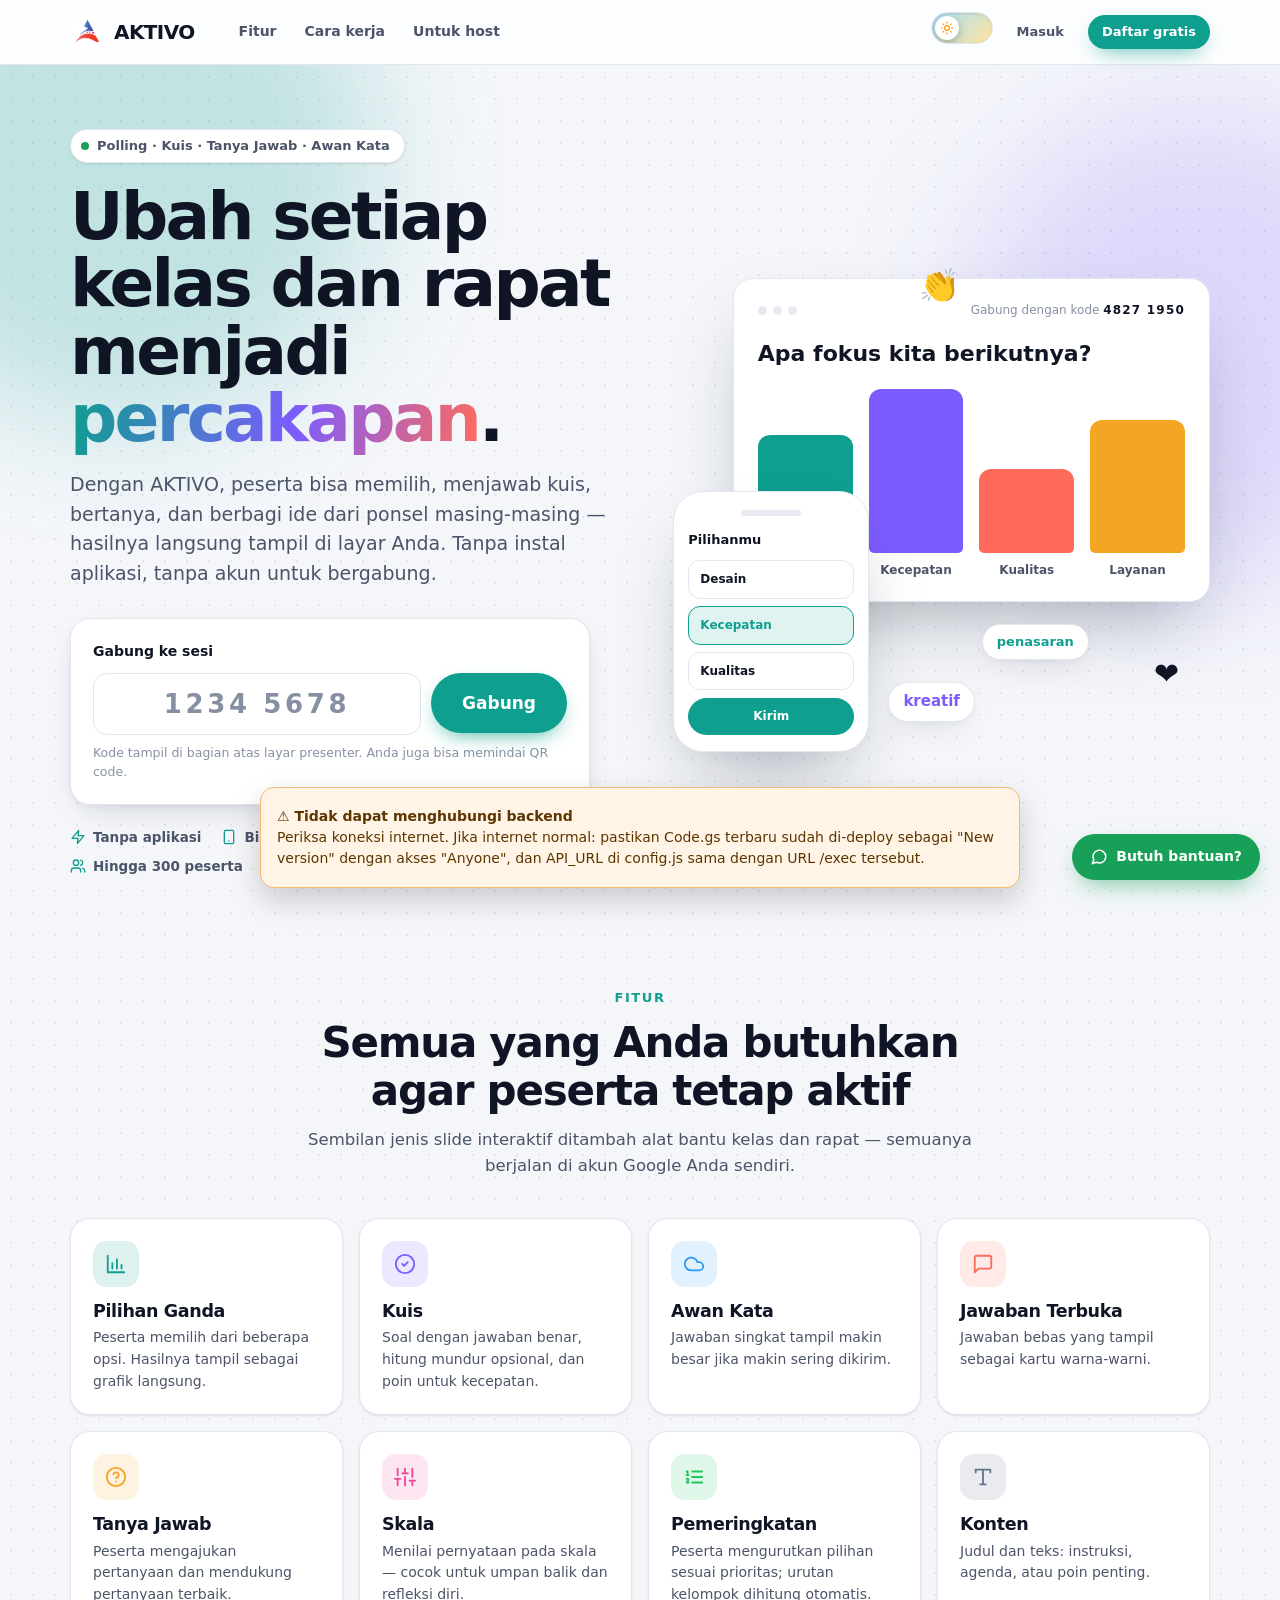
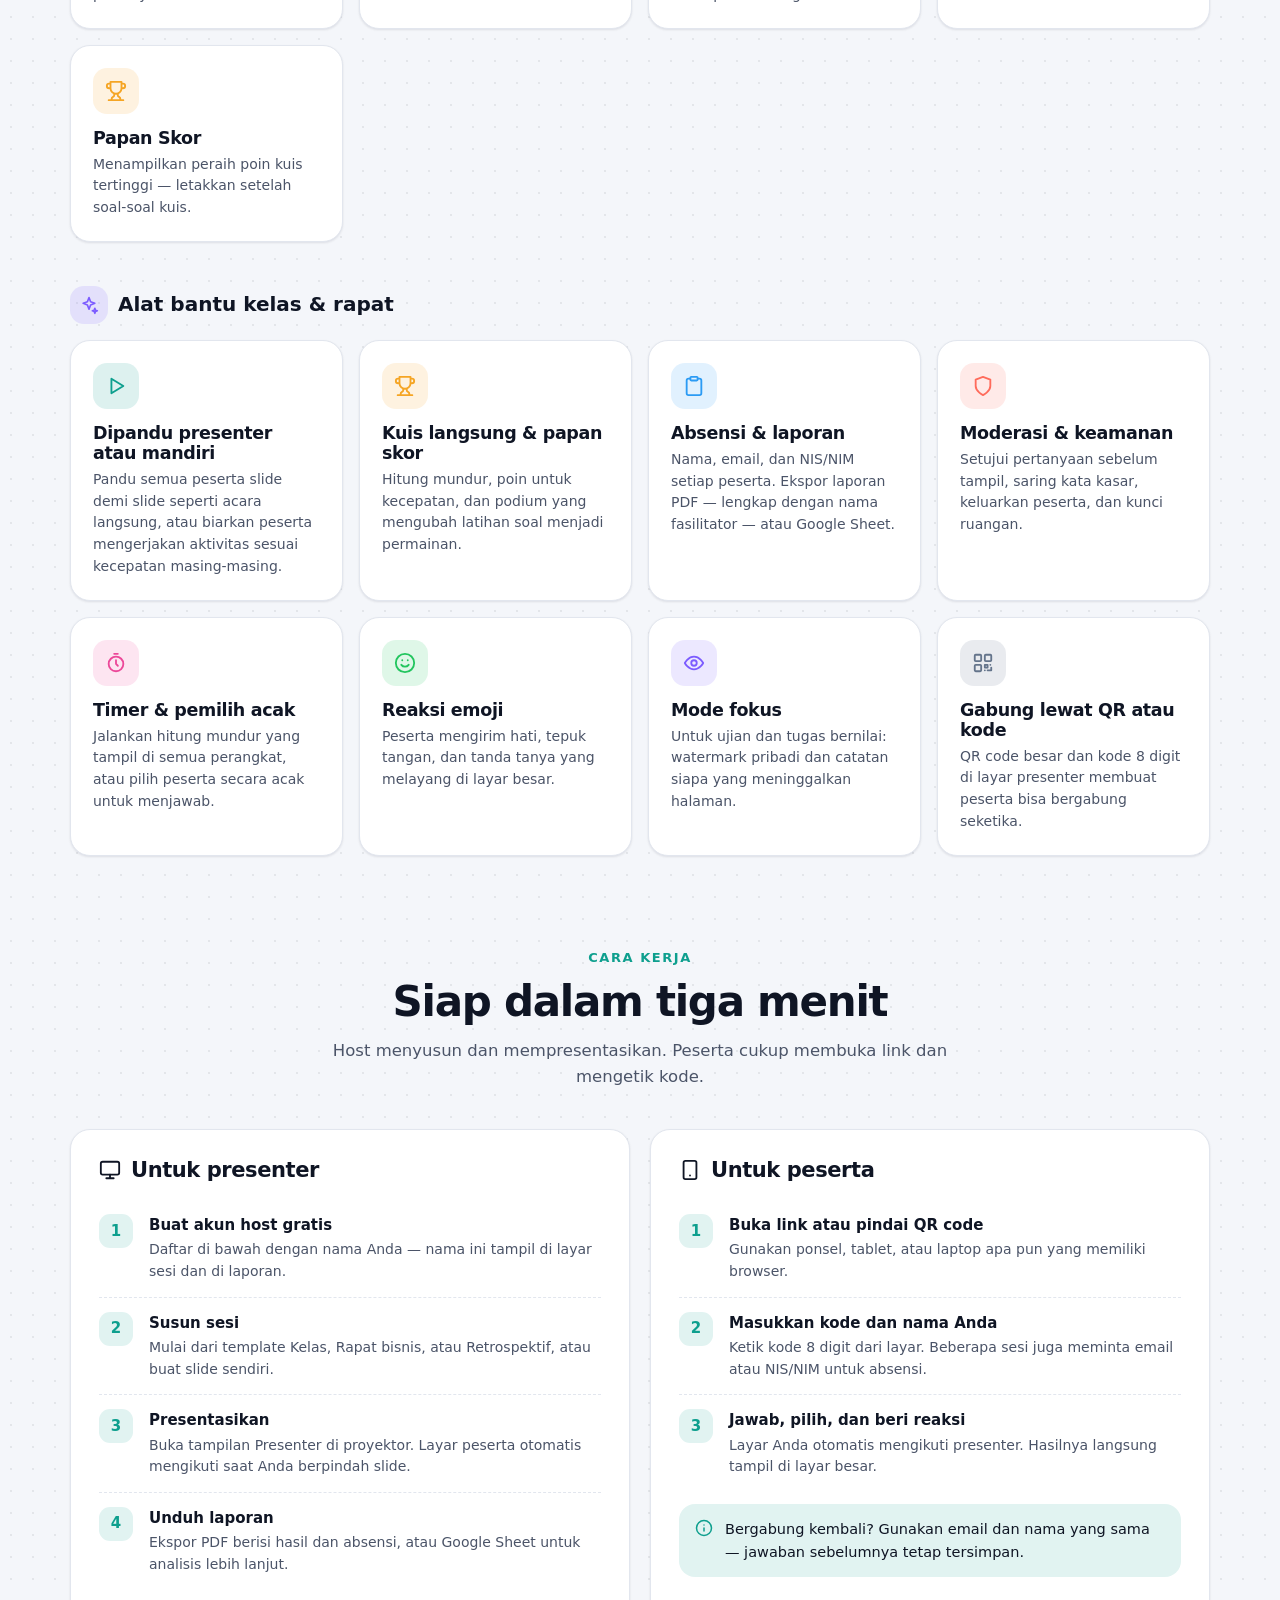
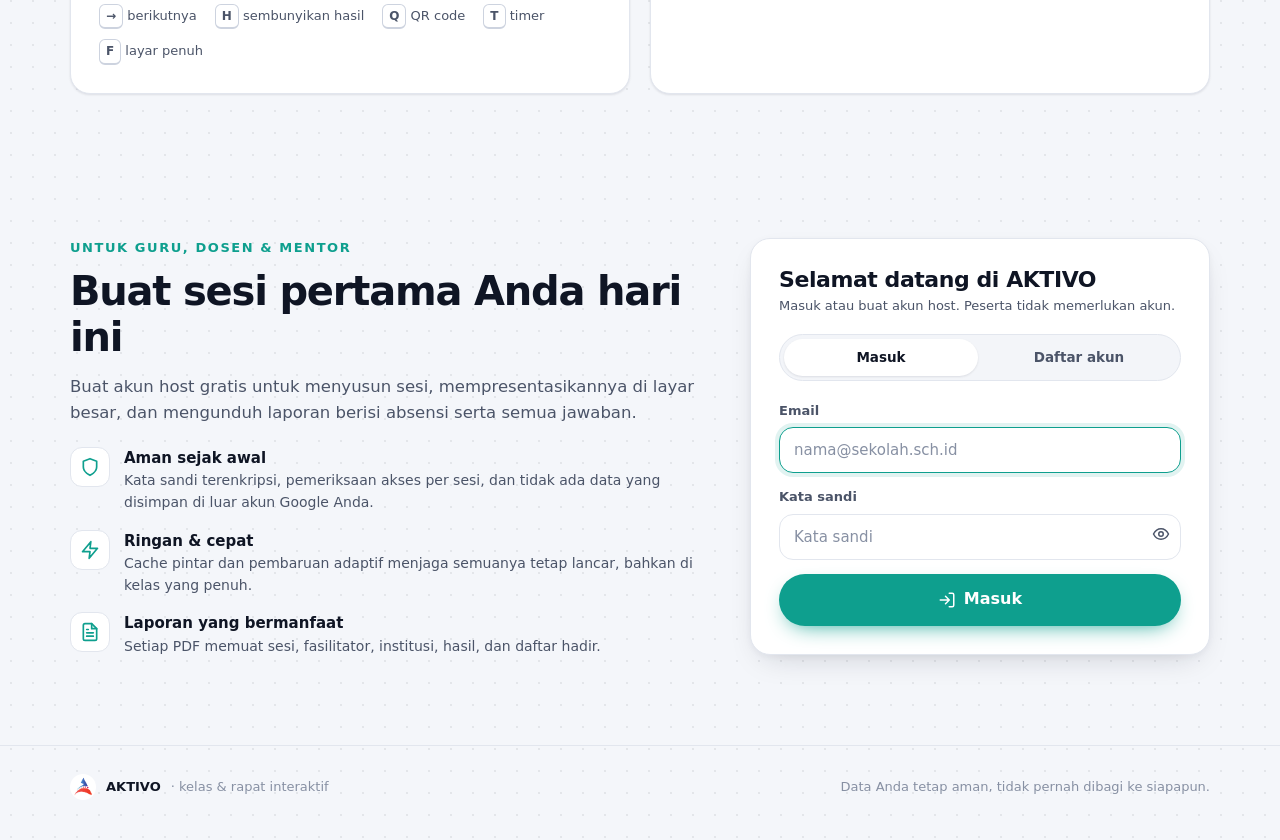
==== commit 9f5033a6: "Update index.html" ====
--- a/index.html
+++ b/index.html
@@ -128,8 +128,8 @@
 
     <footer class="foot">
       <div class="container foot-inner">
-        <div class="row"><img id="logo-foot" alt="" style="width:26px;height:26px;border-radius:8px"><b style="color:var(--text)">AKTIVO</b><span>· Kelas &amp; rapat interaktif</span></div>
-        <div>Data Anda tetap berada di akun Google institusi Anda.</div>
+        <div class="row"><img id="logo-foot" alt="" style="width:26px;height:26px;border-radius:8px"><b style="color:var(--text)">AKTIVO</b><span>· kelas &amp; rapat interaktif</span></div>
+        <div>Data Anda tetap aman, tidak pernah dibagi ke siapapun.</div>
       </div>
     </footer>
   </div>
